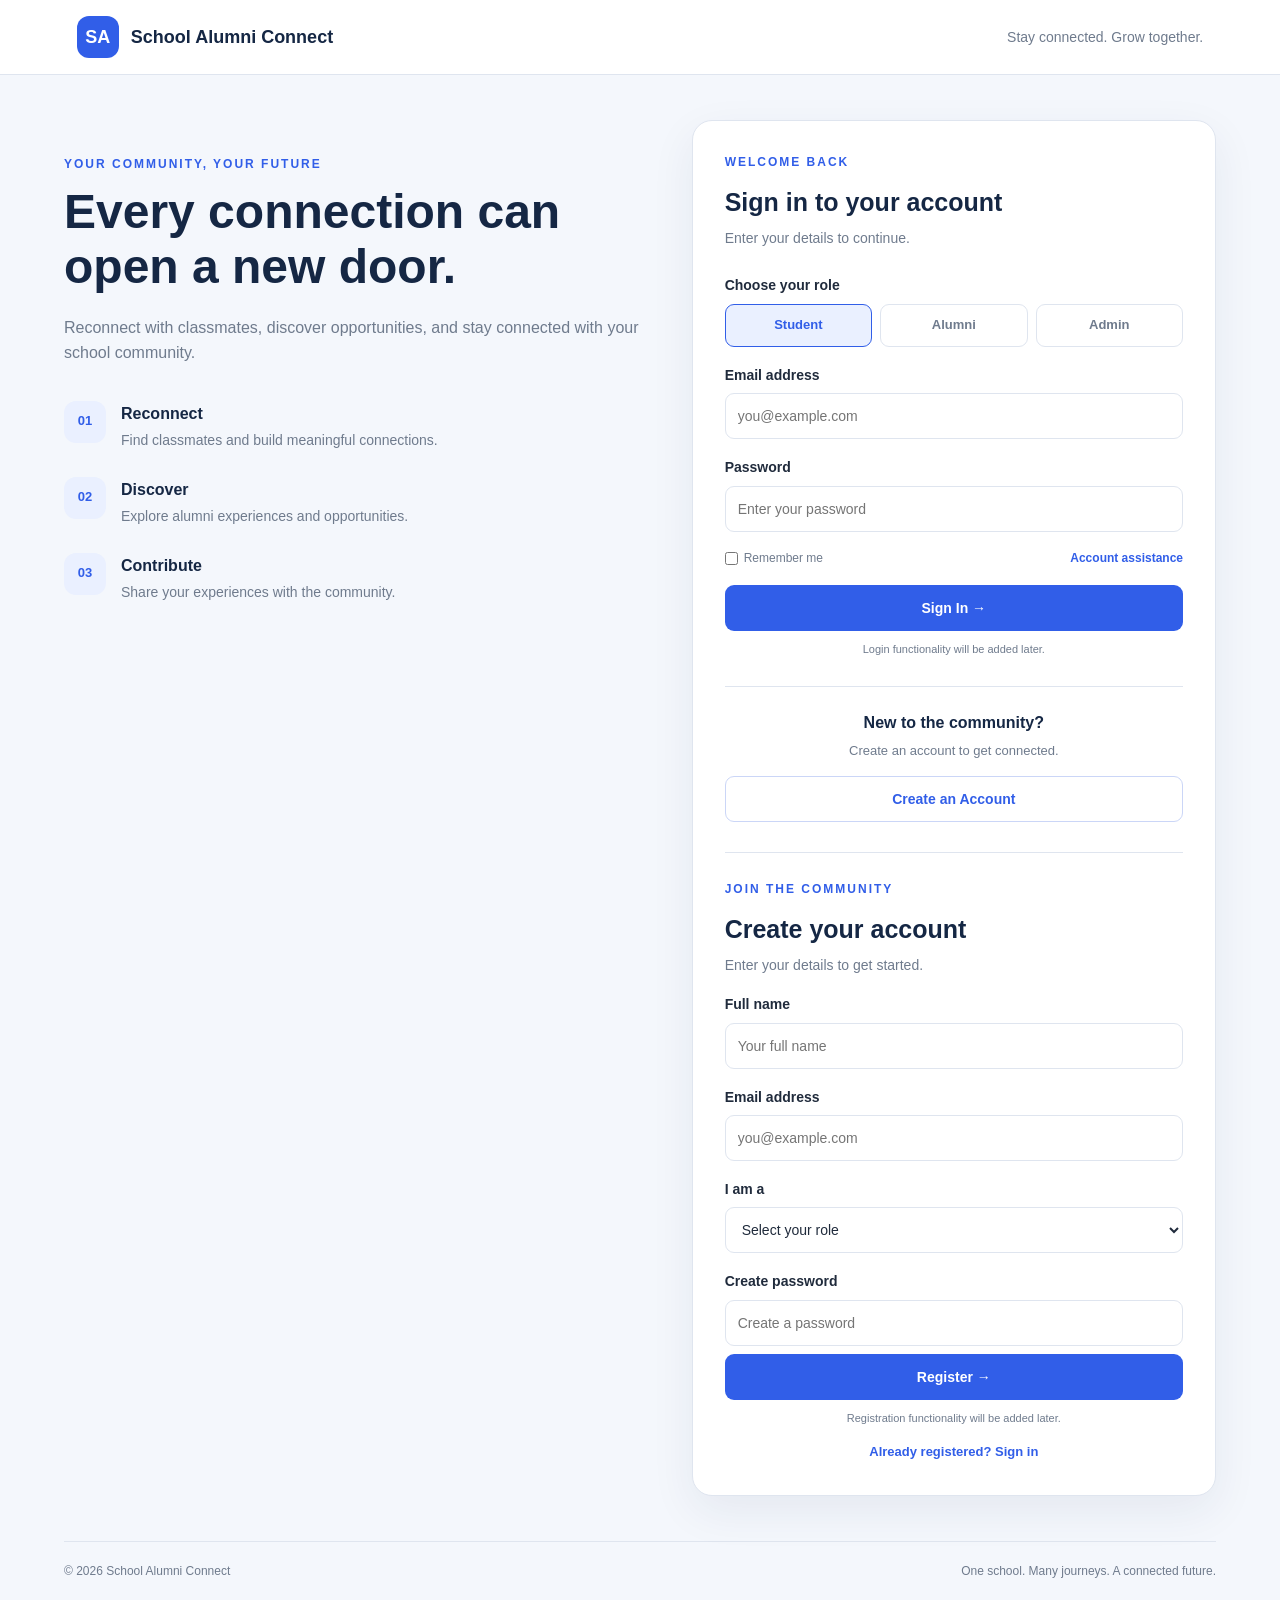
==== index.html @ 29810551 "Add files via upload" ====
<!DOCTYPE html>
<html lang="en">
<head>
    <meta charset="UTF-8">
    <meta name="viewport" content="width=device-width, initial-scale=1.0">
    <title>School Alumni Connect</title>
    <link rel="stylesheet" href="style.css">
</head>
<body>

    <header class="navbar">
        <a href="index.html" class="logo">
            <span class="logo-icon">SA</span>
            School Alumni Connect
        </a>
        <span class="tagline">Stay connected. Grow together.</span>
    </header>

    <main class="container">

        <!-- Welcome section -->
        <section class="welcome">
            <p class="eyebrow">YOUR COMMUNITY, YOUR FUTURE</p>

            <h1>Every connection can open a new door.</h1>

            <p class="description">
                Reconnect with classmates, discover opportunities,
                and stay connected with your school community.
            </p>

            <div class="benefit">
                <span class="number">01</span>
                <div>
                    <h3>Reconnect</h3>
                    <p>Find classmates and build meaningful connections.</p>
                </div>
            </div>

            <div class="benefit">
                <span class="number">02</span>
                <div>
                    <h3>Discover</h3>
                    <p>Explore alumni experiences and opportunities.</p>
                </div>
            </div>

            <div class="benefit">
                <span class="number">03</span>
                <div>
                    <h3>Contribute</h3>
                    <p>Share your experiences with the community.</p>
                </div>
            </div>
        </section>

        <!-- Login section -->
        <section class="auth-card" id="login">

            <div class="card-heading">
                <p class="eyebrow">WELCOME BACK</p>
                <h2>Sign in to your account</h2>
                <p>Enter your details to continue.</p>
            </div>

            <form action="dashboard.html" method="get">

                <label>Choose your role</label>

                <div class="role-options">
                    <label class="role">
                        <input type="radio" name="role" value="student" checked>
                        <span>Student</span>
                    </label>

                    <label class="role">
                        <input type="radio" name="role" value="alumni">
                        <span>Alumni</span>
                    </label>

                    <label class="role">
                        <input type="radio" name="role" value="admin">
                        <span>Admin</span>
                    </label>
                </div>

                <label for="email">Email address</label>
                <input
                    type="email"
                    id="email"
                    name="email"
                    placeholder="you@example.com"
                    required
                >

                <label for="password">Password</label>
                <input
                    type="password"
                    id="password"
                    name="password"
                    placeholder="Enter your password"
                    required
                >

                <div class="form-options">
                    <label class="remember">
                        <input type="checkbox" name="remember">
                        Remember me
                    </label>
                    <span class="help">Account assistance</span>
                </div>

                <button type="submit" class="primary-button">
                    Sign In &rarr;
                </button>

                <p class="note">
                    Login functionality will be added later.
                </p>
            </form>

            <div class="register-prompt">
                <h3>New to the community?</h3>
                <p>Create an account to get connected.</p>
                <a href="#register" class="secondary-button">
                    Create an Account
                </a>
            </div>

            <!-- Registration form -->
            <div class="register-section" id="register">

                <p class="eyebrow">JOIN THE COMMUNITY</p>
                <h2>Create your account</h2>
                <p class="register-description">
                    Enter your details to get started.
                </p>

                <form action="#" method="get">

                    <label for="fullname">Full name</label>
                    <input
                        type="text"
                        id="fullname"
                        name="fullname"
                        placeholder="Your full name"
                        required
                    >

                    <label for="newemail">Email address</label>
                    <input
                        type="email"
                        id="newemail"
                        name="newemail"
                        placeholder="you@example.com"
                        required
                    >

                    <label for="newrole">I am a</label>
                    <select id="newrole" name="newrole" required>
                        <option value="" disabled selected>
                            Select your role
                        </option>
                        <option value="student">Student</option>
                        <option value="alumni">Alumni</option>
                    </select>

                    <label for="newpassword">Create password</label>
                    <input
                        type="password"
                        id="newpassword"
                        name="newpassword"
                        placeholder="Create a password"
                        required
                    >

                    <button type="submit" class="primary-button">
                        Register &rarr;
                    </button>

                    <p class="note">
                        Registration functionality will be added later.
                    </p>
                </form>

                <a href="#login" class="back-link">
                    Already registered? Sign in
                </a>
            </div>

        </section>

    </main>

    <footer>
        <p>&copy; 2026 School Alumni Connect</p>
        <p>One school. Many journeys. A connected future.</p>
    </footer>
    <script src="app.js"></script>

</body>
</html>
---- style.css ----
/* GENERAL SETTINGS */

* {
    margin: 0;
    padding: 0;
    box-sizing: border-box;
}

html {
    scroll-behavior: smooth;
}

body {
    font-family: Arial, Helvetica, sans-serif;
    background: #f4f7fc;
    color: #202b3c;
    line-height: 1.6;
}

a {
    text-decoration: none;
}

/* NAVIGATION BAR */

.navbar {
    background: white;
    padding: 16px 6%;
    display: flex;
    align-items: center;
    justify-content: space-between;
    border-bottom: 1px solid #dfe5ef;
}

.logo {
    display: flex;
    align-items: center;
    gap: 12px;
    color: #152744;
    font-size: 18px;
    font-weight: bold;
}

.logo-icon {
    width: 42px;
    height: 42px;
    background: #315ee8;
    color: white;
    display: grid;
    place-items: center;
    border-radius: 12px;
}

.tagline {
    color: #6f7b8d;
    font-size: 14px;
}

/* MAIN LAYOUT */

.container {
    width: 90%;
    max-width: 1160px;
    margin: 45px auto;
    display: grid;
    grid-template-columns: 1fr 0.9fr;
    gap: 45px;
    align-items: start;
}

/* WELCOME SECTION */

.welcome {
    padding: 35px 0;
}

.eyebrow {
    color: #315ee8;
    font-size: 12px;
    font-weight: bold;
    letter-spacing: 2px;
    margin-bottom: 10px;
}

.welcome h1 {
    color: #152744;
    font-size: 48px;
    line-height: 1.15;
    margin-bottom: 20px;
}

.description {
    color: #6f7b8d;
    font-size: 16px;
    margin-bottom: 35px;
}

.benefit {
    display: flex;
    gap: 15px;
    align-items: flex-start;
    margin-bottom: 25px;
}

.number {
    min-width: 42px;
    height: 42px;
    background: #eaf0ff;
    color: #315ee8;
    display: grid;
    place-items: center;
    border-radius: 12px;
    font-size: 13px;
    font-weight: bold;
}

.benefit h3 {
    color: #152744;
    font-size: 16px;
    margin-bottom: 3px;
}

.benefit p {
    color: #6f7b8d;
    font-size: 14px;
}

/* LOGIN CARD */

.auth-card {
    background: white;
    padding: 32px;
    border: 1px solid #dfe5ef;
    border-radius: 20px;
    box-shadow: 0 15px 45px rgba(25, 45, 85, 0.07);
}

.card-heading {
    margin-bottom: 24px;
}

.card-heading h2,
.register-section h2 {
    color: #152744;
    font-size: 25px;
    margin-bottom: 5px;
}

.card-heading > p:last-child,
.register-description {
    color: #6f7b8d;
    font-size: 14px;
}

/* FORM ELEMENTS */

form > label {
    display: block;
    font-size: 14px;
    font-weight: bold;
    margin: 17px 0 7px;
}

input[type="email"],
input[type="password"],
input[type="text"],
select {
    width: 100%;
    height: 46px;
    padding: 0 12px;
    border: 1px solid #dfe5ef;
    border-radius: 9px;
    background: white;
    font-size: 14px;
    color: #202b3c;
}

input:focus,
select:focus {
    outline: 2px solid #cbd7ff;
    border-color: #315ee8;
}

/* ROLE SELECTOR */

.role-options {
    display: grid;
    grid-template-columns: repeat(3, 1fr);
    gap: 8px;
    margin-top: 8px;
}

.role {
    position: relative;
    cursor: pointer;
}

.role input {
    position: absolute;
    opacity: 0;
}

.role span {
    display: block;
    padding: 10px 5px;
    text-align: center;
    border: 1px solid #dfe5ef;
    border-radius: 9px;
    color: #6f7b8d;
    font-size: 13px;
    font-weight: bold;
}

.role input:checked + span {
    color: #315ee8;
    background: #eaf0ff;
    border-color: #315ee8;
}

/* FORM OPTIONS */

.form-options {
    display: flex;
    justify-content: space-between;
    align-items: center;
    gap: 10px;
    margin: 17px 0;
    font-size: 12px;
}

.remember {
    display: flex;
    align-items: center;
    gap: 6px;
    color: #6f7b8d;
}

.remember input {
    accent-color: #315ee8;
}

.help {
    color: #315ee8;
    font-weight: bold;
}

/* BUTTONS */

.primary-button,
.secondary-button {
    width: 100%;
    min-height: 46px;
    display: flex;
    align-items: center;
    justify-content: center;
    border-radius: 9px;
    font-size: 14px;
    font-weight: bold;
    cursor: pointer;
}

.primary-button {
    border: none;
    background: #315ee8;
    color: white;
    margin-top: 8px;
}

.primary-button:hover {
    background: #244bd0;
}

.secondary-button {
    border: 1px solid #cbd6f7;
    color: #315ee8;
    background: white;
}

.secondary-button:hover {
    background: #eaf0ff;
}

.note {
    color: #6f7b8d;
    font-size: 11px;
    text-align: center;
    margin-top: 10px;
}

/* REGISTRATION PROMPT */

.register-prompt {
    margin-top: 28px;
    padding-top: 23px;
    border-top: 1px solid #dfe5ef;
    text-align: center;
}

.register-prompt h3 {
    font-size: 16px;
    color: #152744;
}

.register-prompt p {
    color: #6f7b8d;
    font-size: 13px;
    margin: 5px 0 14px;
}

/* REGISTRATION FORM */

.register-section {
    margin-top: 30px;
    padding-top: 27px;
    border-top: 1px solid #dfe5ef;
    scroll-margin-top: 20px;
}

.register-description {
    margin-bottom: 15px;
}

.back-link {
    display: block;
    margin-top: 15px;
    text-align: center;
    color: #315ee8;
    font-size: 13px;
    font-weight: bold;
}

/* FOOTER */

footer {
    width: 90%;
    max-width: 1160px;
    margin: 0 auto;
    padding: 20px 0 28px;
    border-top: 1px solid #dfe5ef;
    display: flex;
    justify-content: space-between;
    gap: 15px;
    color: #6f7b8d;
    font-size: 12px;
}

/* RESPONSIVE DESIGN */

@media (max-width: 850px) {
    .container {
        grid-template-columns: 1fr;
        gap: 20px;
        margin-top: 25px;
    }

    .welcome {
        padding: 15px 0;
    }

    .welcome h1 {
        font-size: 38px;
    }
}

@media (max-width: 500px) {
    .navbar {
        padding: 13px 5%;
    }

    .logo {
        font-size: 14px;
    }

    .logo-icon {
        width: 36px;
        height: 36px;
    }

    .tagline {
        display: none;
    }

    .container {
        width: 92%;
    }

    .welcome h1 {
        font-size: 32px;
    }

    .auth-card {
        padding: 22px 17px;
    }

    footer {
        width: 92%;
        flex-direction: column;
        gap: 4px;
    }
}
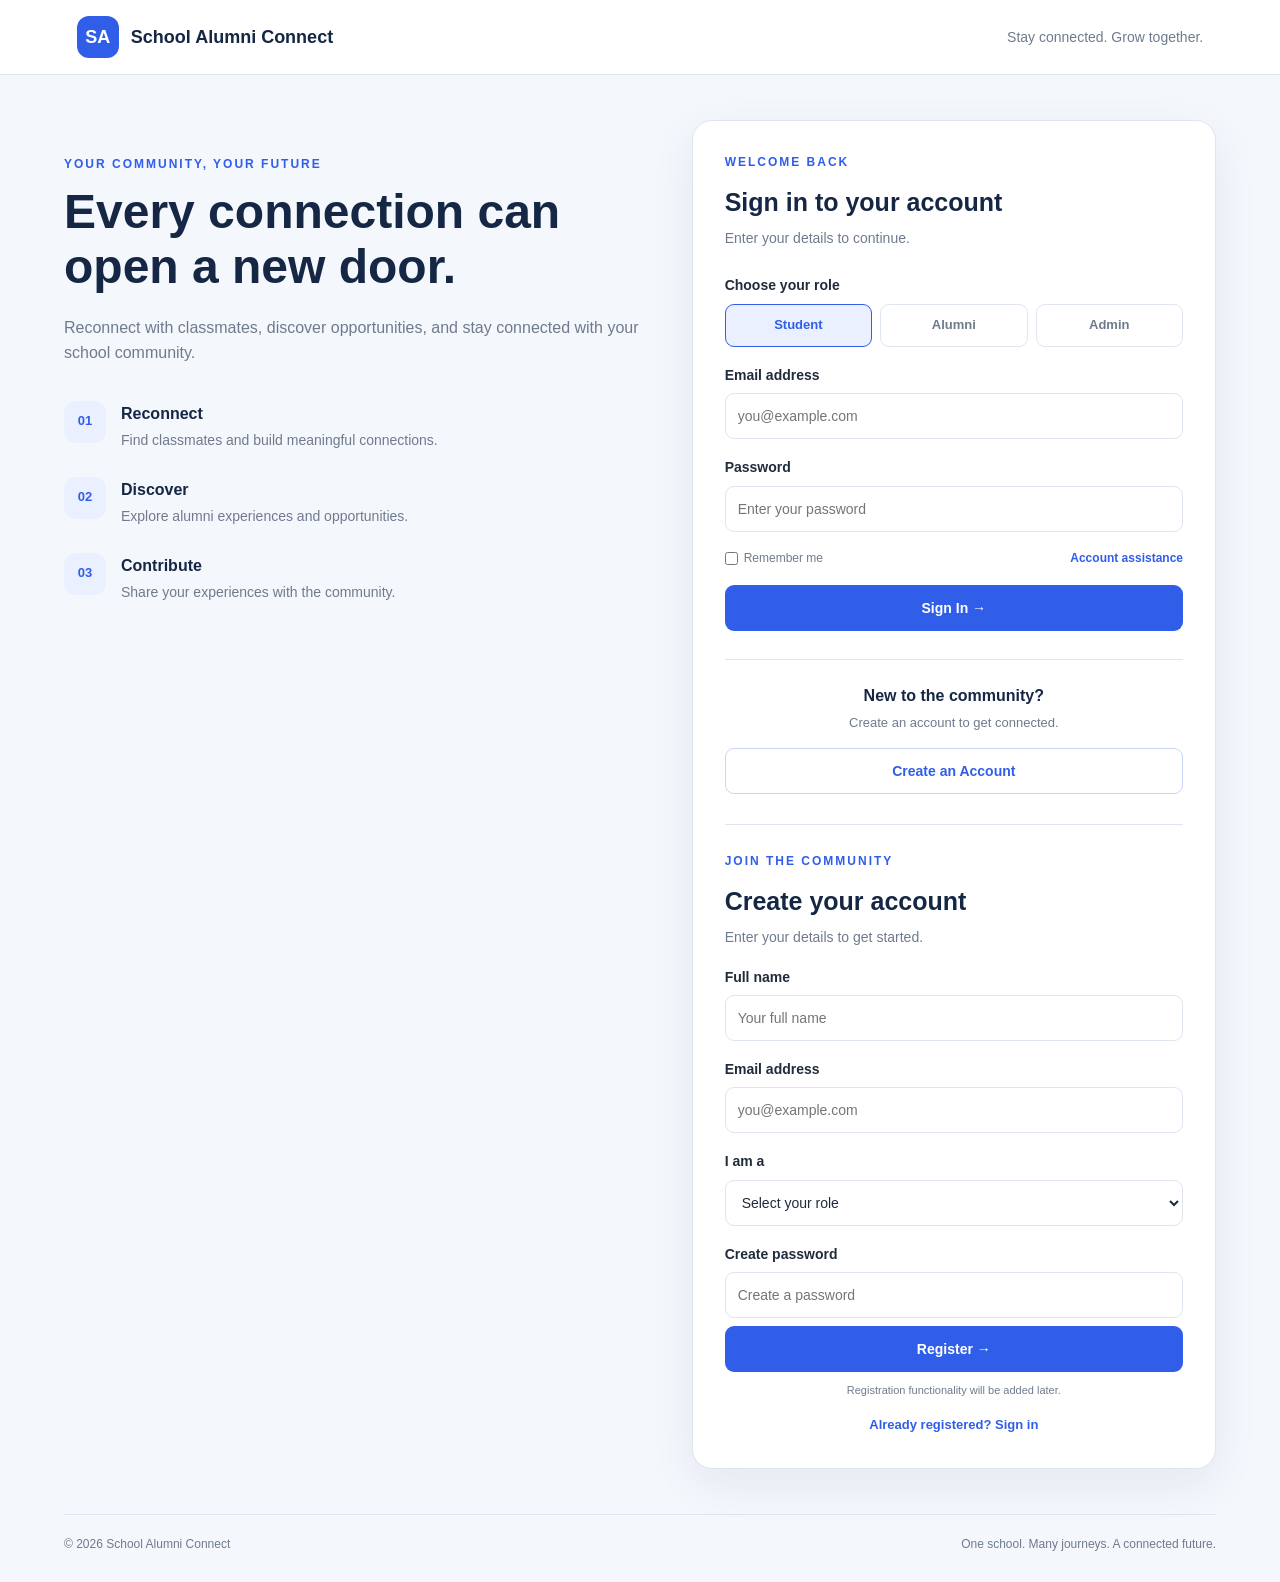
==== commit 852b94b2: "Update index.html" ====
--- a/index.html
+++ b/index.html
@@ -115,9 +115,7 @@
                     Sign In &rarr;
                 </button>
 
-                <p class="note">
-                    Login functionality will be added later.
-                </p>
+            
             </form>
 
             <div class="register-prompt">
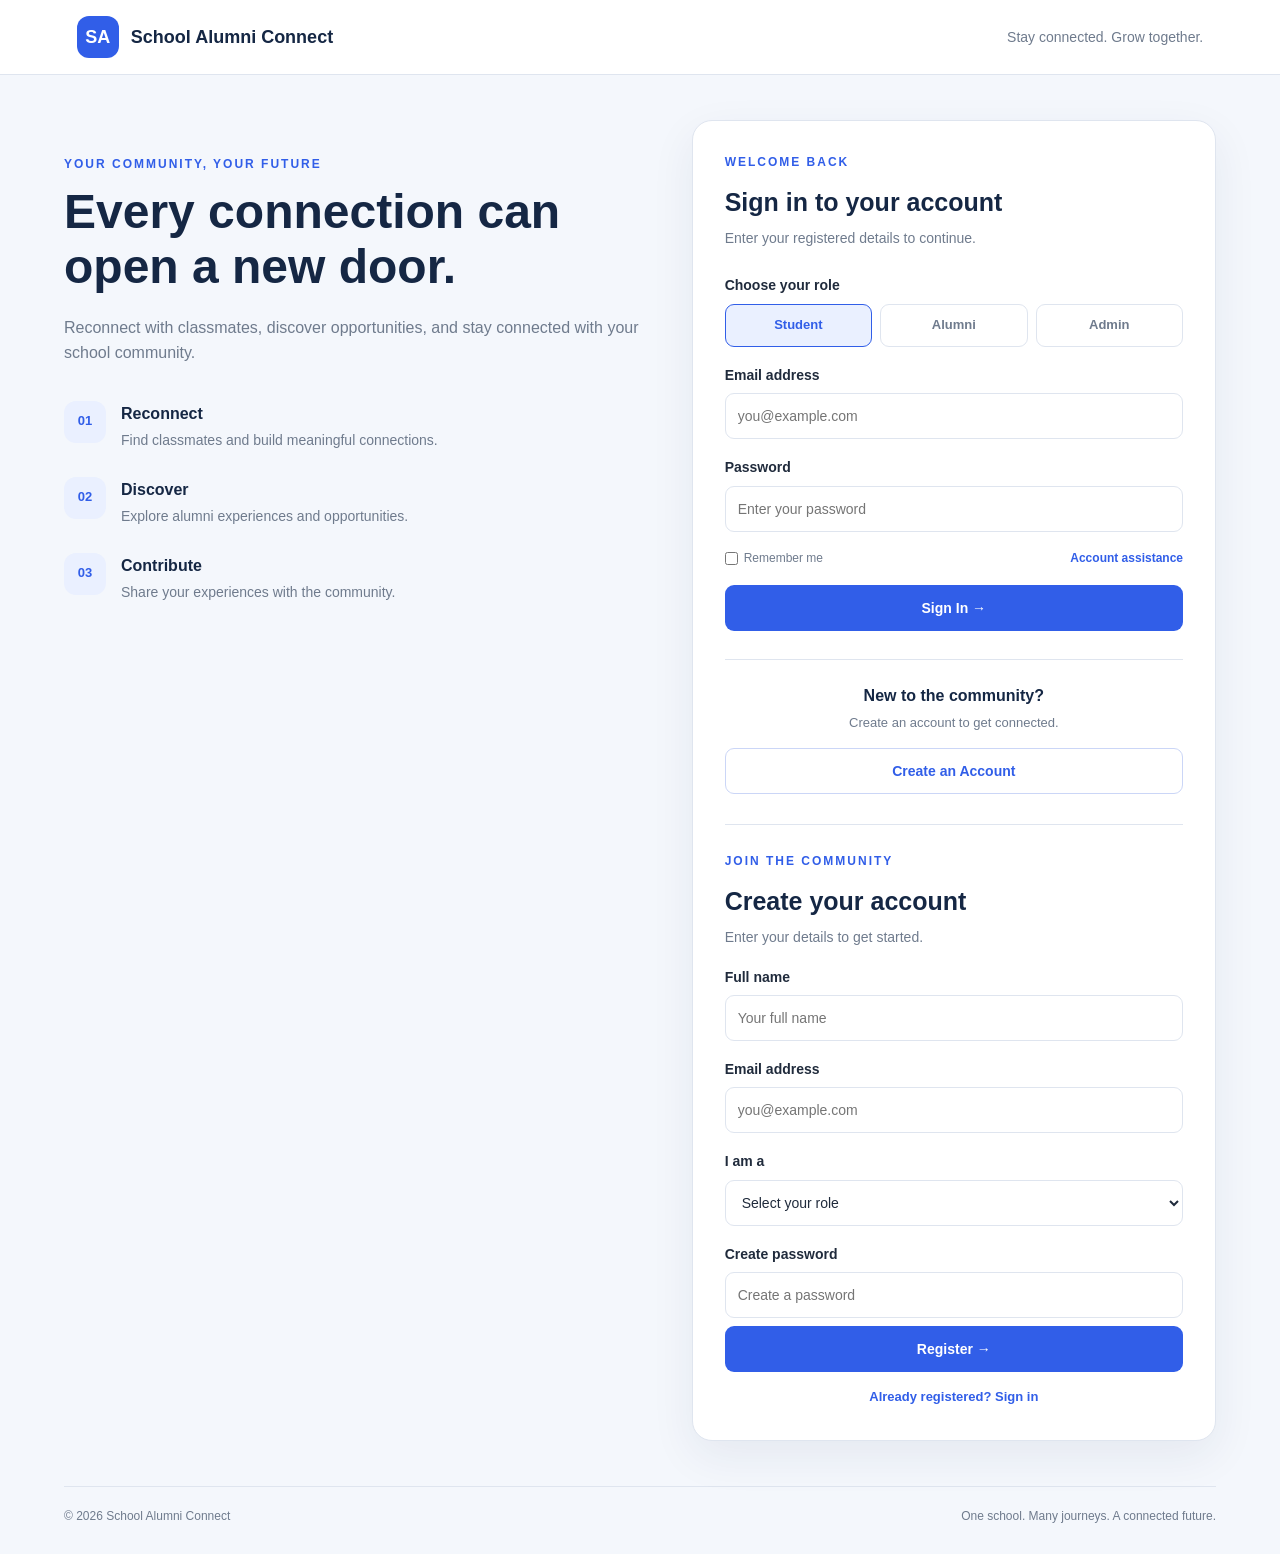
==== commit 66a896fb: "Update registration, login, and dashboard functionality" ====
--- a/index.html
+++ b/index.html
@@ -9,6 +9,7 @@
 </head>
 <body>
 
+    <!-- Navigation -->
     <header class="navbar">
         <a href="index.html" class="logo">
             <span class="logo-icon">SA</span>
@@ -61,10 +62,10 @@
             <div class="card-heading">
                 <p class="eyebrow">WELCOME BACK</p>
                 <h2>Sign in to your account</h2>
-                <p>Enter your details to continue.</p>
-            </div>
-
-            <form action="dashboard.html" method="get">
+                <p>Enter your registered details to continue.</p>
+            </div>
+
+            <form id="login-form">
 
                 <label>Choose your role</label>
 
@@ -85,10 +86,10 @@
                     </label>
                 </div>
 
-                <label for="email">Email address</label>
+                <label for="identifier">Email address</label>
                 <input
                     type="email"
-                    id="email"
+                    id="identifier"
                     name="email"
                     placeholder="you@example.com"
                     required
@@ -115,9 +116,11 @@
                     Sign In &rarr;
                 </button>
 
-            
+                <p id="loginMessage" class="note" aria-live="polite"></p>
+
             </form>
 
+            <!-- Registration prompt -->
             <div class="register-prompt">
                 <h3>New to the community?</h3>
                 <p>Create an account to get connected.</p>
@@ -126,7 +129,7 @@
                 </a>
             </div>
 
-            <!-- Registration form -->
+            <!-- Registration section -->
             <div class="register-section" id="register">
 
                 <p class="eyebrow">JOIN THE COMMUNITY</p>
@@ -135,7 +138,7 @@
                     Enter your details to get started.
                 </p>
 
-                <form action="#" method="get">
+                <form id="registration-form">
 
                     <label for="fullname">Full name</label>
                     <input
@@ -170,6 +173,7 @@
                         id="newpassword"
                         name="newpassword"
                         placeholder="Create a password"
+                        minlength="6"
                         required
                     >
 
@@ -177,9 +181,9 @@
                         Register &rarr;
                     </button>
 
-                    <p class="note">
-                        Registration functionality will be added later.
-                    </p>
+                    <p id="registrationMessage" class="note"
+                       aria-live="polite"></p>
+
                 </form>
 
                 <a href="#login" class="back-link">
@@ -191,11 +195,14 @@
 
     </main>
 
+    <!-- Footer -->
     <footer>
         <p>&copy; 2026 School Alumni Connect</p>
         <p>One school. Many journeys. A connected future.</p>
     </footer>
+
     <script src="app.js"></script>
 
 </body>
 </html>
+
